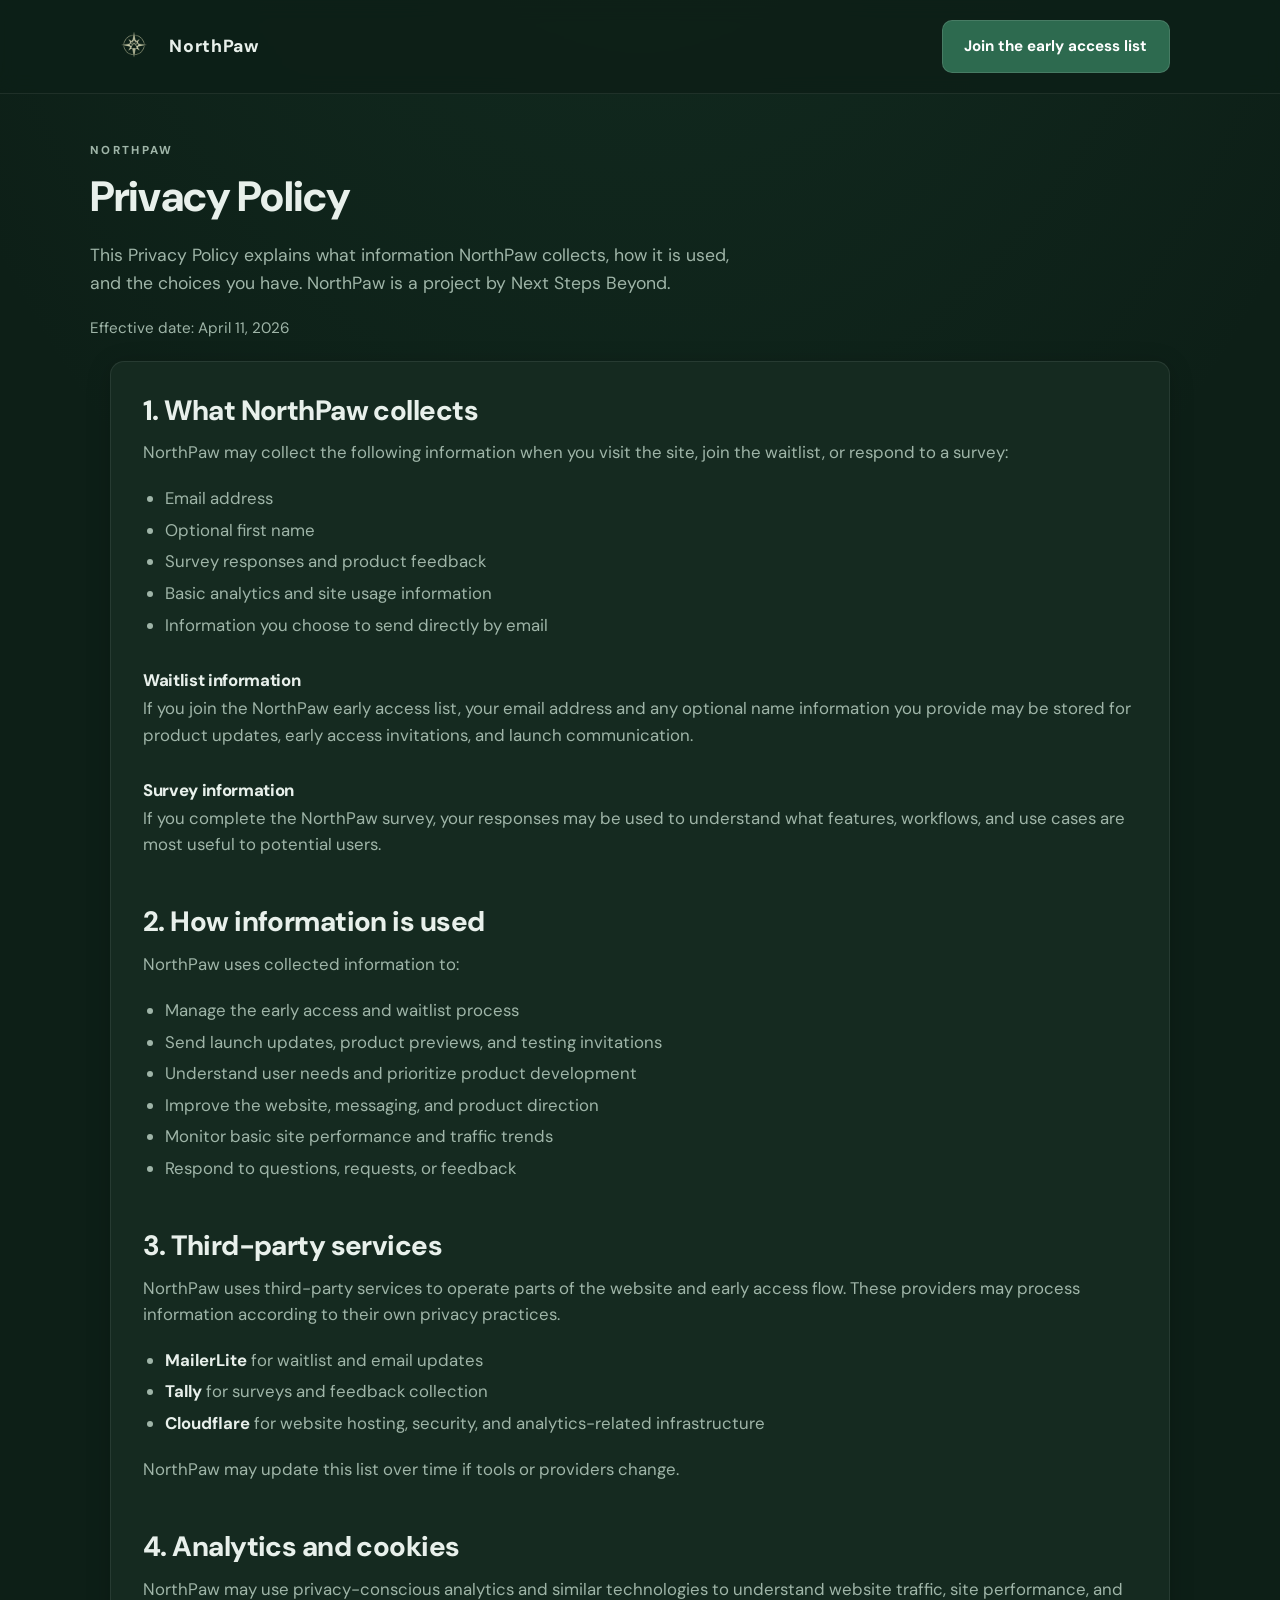
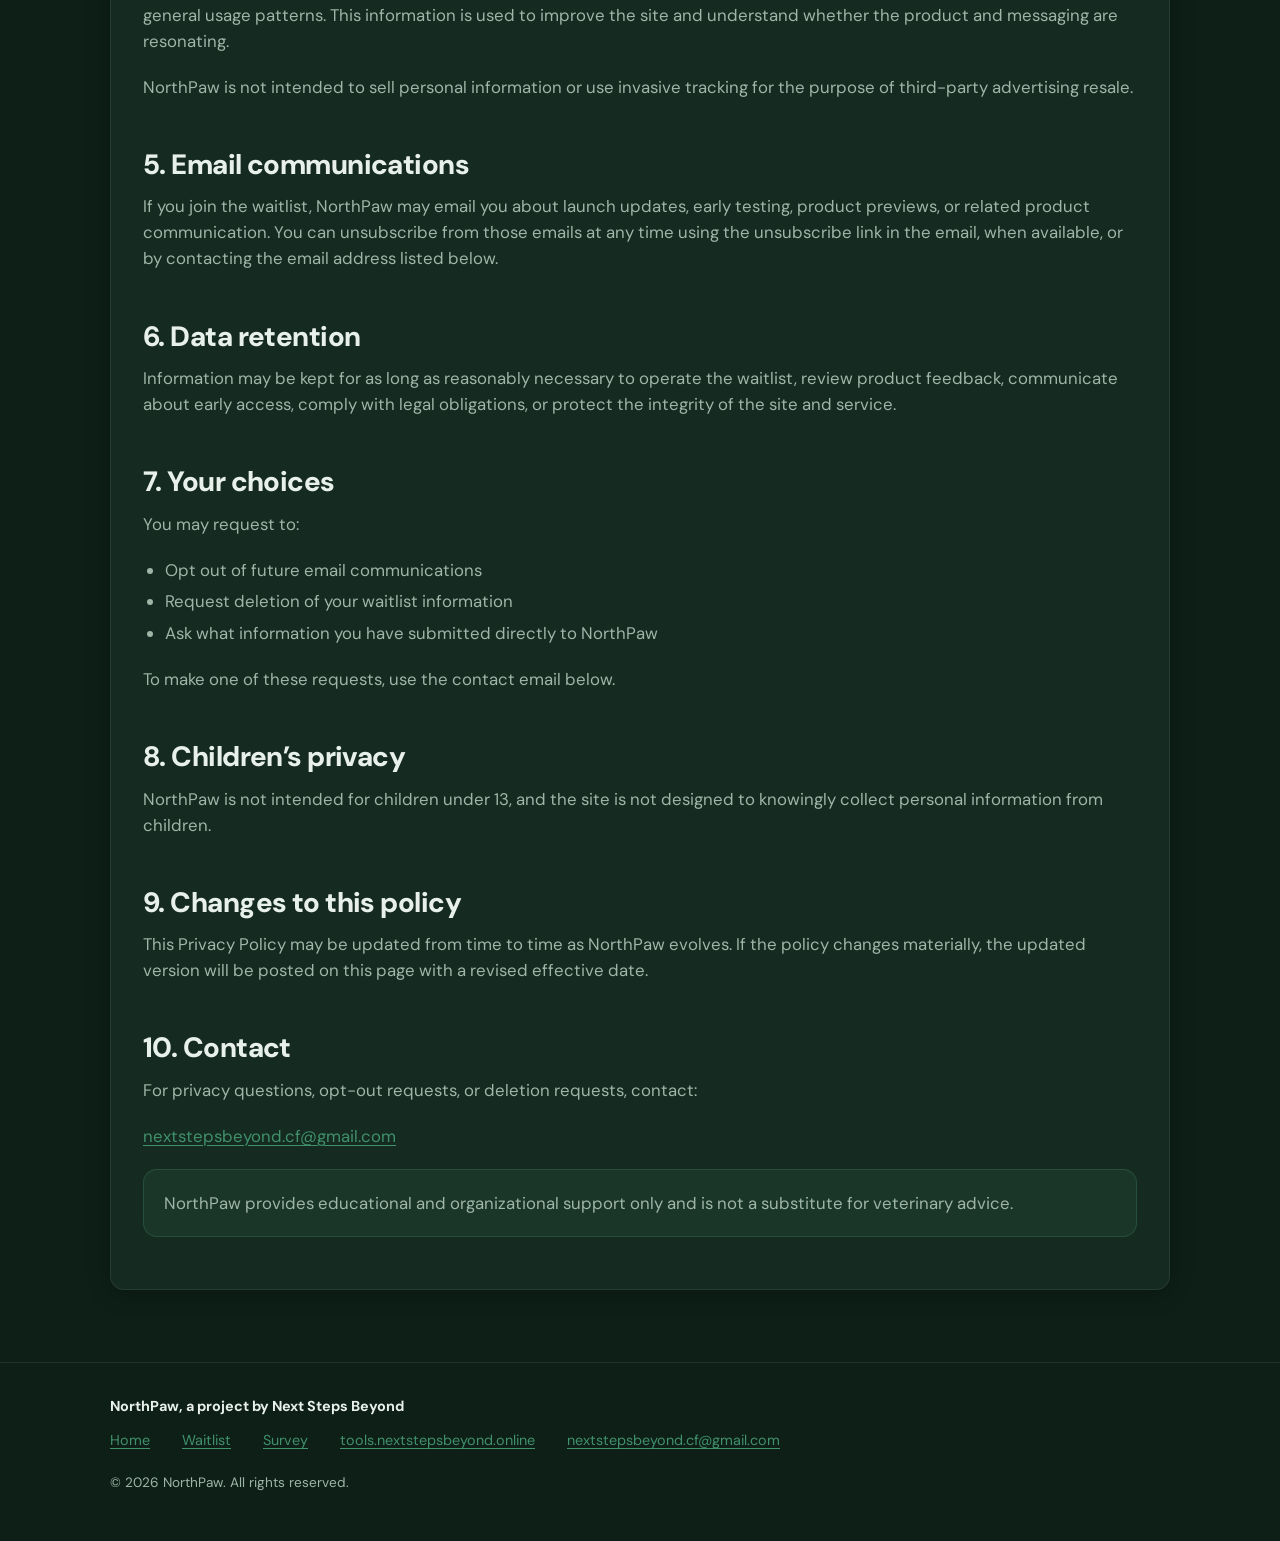
==== privacy/index.html @ 59681b06 "adding privacy" ====
<!DOCTYPE html>
<html lang="en">
<head>
  <meta charset="UTF-8" />
  <meta name="viewport" content="width=device-width, initial-scale=1" />
  <title>Privacy Policy | NorthPaw</title>
  <meta
    name="description"
    content="Privacy Policy for NorthPaw, a project by Next Steps Beyond."
  />
  <meta name="robots" content="index,follow" />
  <meta name="theme-color" content="#0d1f17" />
  <link rel="canonical" href="https://northpaw.nextstepsbeyond.online/privacy/" />

  <link rel="icon" href="../favicon.ico?v=4" sizes="any" />
  <link rel="icon" type="image/png" sizes="48x48" href="../assets/favicon-48.png?v=4" />
  <link rel="icon" type="image/png" sizes="32x32" href="../assets/favicon.png?v=4" />

  <link rel="preconnect" href="https://fonts.googleapis.com" />
  <link rel="preconnect" href="https://fonts.gstatic.com" crossorigin />
  <link href="https://fonts.googleapis.com/css2?family=DM+Sans:ital,opsz,wght@0,9..40,400;0,9..40,600;0,9..40,700;0,9..40,800;1,9..40,400&display=swap" rel="stylesheet" />
  <link rel="stylesheet" href="../styles.css" />
  <script src="../script.js" defer></script>
</head>
<body>
  <!-- ========== HEADER ========== -->
  <header class="site-header">
    <div class="container site-header-inner">
      <a class="logo" href="../index.html" aria-label="NorthPaw home">
        <img
          class="logo-mark"
          src="../assets/brand/northpaw-mark-header.png"
          width="128"
          height="128"
          alt=""
          decoding="async" />
        <span class="logo-text">NorthPaw</span>
      </a>
      <nav class="header-ctas" aria-label="Primary actions">
        <a class="btn btn-primary btn-header" href="../index.html#early-access">Join the early access list</a>
      </nav>
    </div>
  </header>

  <main>
    <!-- ========== HERO ========== -->
    <div class="container privacy-hero">
      <p class="eyebrow">NorthPaw</p>
      <h1>Privacy Policy</h1>
      <p class="lead">
        This Privacy Policy explains what information NorthPaw collects, how it is used, and the choices you have.
        NorthPaw is a project by Next Steps Beyond.
      </p>
      <p class="privacy-meta">Effective date: April 11, 2026</p>
    </div>

    <!-- ========== POLICY BODY ========== -->
    <div class="container privacy-stack">
      <article class="card privacy-card">
        <h2>1. What NorthPaw collects</h2>
        <p>
          NorthPaw may collect the following information when you visit the site, join the waitlist, or respond to a survey:
        </p>
        <ul>
          <li>Email address</li>
          <li>Optional first name</li>
          <li>Survey responses and product feedback</li>
          <li>Basic analytics and site usage information</li>
          <li>Information you choose to send directly by email</li>
        </ul>

        <h3>Waitlist information</h3>
        <p>
          If you join the NorthPaw early access list, your email address and any optional name information you provide
          may be stored for product updates, early access invitations, and launch communication.
        </p>

        <h3>Survey information</h3>
        <p>
          If you complete the NorthPaw survey, your responses may be used to understand what features, workflows, and
          use cases are most useful to potential users.
        </p>

        <h2>2. How information is used</h2>
        <p>NorthPaw uses collected information to:</p>
        <ul>
          <li>Manage the early access and waitlist process</li>
          <li>Send launch updates, product previews, and testing invitations</li>
          <li>Understand user needs and prioritize product development</li>
          <li>Improve the website, messaging, and product direction</li>
          <li>Monitor basic site performance and traffic trends</li>
          <li>Respond to questions, requests, or feedback</li>
        </ul>

        <h2>3. Third-party services</h2>
        <p>
          NorthPaw uses third-party services to operate parts of the website and early access flow. These providers may
          process information according to their own privacy practices.
        </p>
        <ul>
          <li><strong>MailerLite</strong> for waitlist and email updates</li>
          <li><strong>Tally</strong> for surveys and feedback collection</li>
          <li><strong>Cloudflare</strong> for website hosting, security, and analytics-related infrastructure</li>
        </ul>
        <p>NorthPaw may update this list over time if tools or providers change.</p>

        <h2>4. Analytics and cookies</h2>
        <p>
          NorthPaw may use privacy-conscious analytics and similar technologies to understand website traffic, site
          performance, and general usage patterns. This information is used to improve the site and understand whether
          the product and messaging are resonating.
        </p>
        <p>
          NorthPaw is not intended to sell personal information or use invasive tracking for the purpose of third-party
          advertising resale.
        </p>

        <h2>5. Email communications</h2>
        <p>
          If you join the waitlist, NorthPaw may email you about launch updates, early testing, product previews, or
          related product communication. You can unsubscribe from those emails at any time using the unsubscribe link in
          the email, when available, or by contacting the email address listed below.
        </p>

        <h2>6. Data retention</h2>
        <p>
          Information may be kept for as long as reasonably necessary to operate the waitlist, review product feedback,
          communicate about early access, comply with legal obligations, or protect the integrity of the site and service.
        </p>

        <h2>7. Your choices</h2>
        <p>You may request to:</p>
        <ul>
          <li>Opt out of future email communications</li>
          <li>Request deletion of your waitlist information</li>
          <li>Ask what information you have submitted directly to NorthPaw</li>
        </ul>
        <p>To make one of these requests, use the contact email below.</p>

        <h2>8. Children’s privacy</h2>
        <p>
          NorthPaw is not intended for children under 13, and the site is not designed to knowingly collect personal
          information from children.
        </p>

        <h2>9. Changes to this policy</h2>
        <p>
          This Privacy Policy may be updated from time to time as NorthPaw evolves. If the policy changes materially, the
          updated version will be posted on this page with a revised effective date.
        </p>

        <h2>10. Contact</h2>
        <p>For privacy questions, opt-out requests, or deletion requests, contact:</p>
        <p><a href="mailto:nextstepsbeyond.cf@gmail.com">nextstepsbeyond.cf@gmail.com</a></p>

        <p class="privacy-note">
          NorthPaw provides educational and organizational support only and is not a substitute for veterinary advice.
        </p>
      </article>
    </div>
  </main>

  <footer class="privacy-footer-min">
    <div class="container">
      <p class="privacy-footer-line">NorthPaw, a project by Next Steps Beyond</p>
      <div class="footer-links privacy-footer-links">
        <a href="../index.html">Home</a>
        <a href="../index.html#early-access">Waitlist</a>
        <a href="https://tally.so/r/lb7Mxp" target="_blank" rel="noopener noreferrer">Survey</a>
        <a href="https://tools.nextstepsbeyond.online" target="_blank" rel="noopener noreferrer">tools.nextstepsbeyond.online</a>
        <a href="mailto:nextstepsbeyond.cf@gmail.com">nextstepsbeyond.cf@gmail.com</a>
      </div>
      <p class="footer-copy">&copy; 2026 NorthPaw. All rights reserved.</p>
    </div>
  </footer>
</body>
</html>
---- styles.css ----
/* NorthPaw landing: mobile-first, forest / premium outdoors */

:root {
  --bg: #0d1f17;
  --bg-elevated: #12261c;
  --surface: #152a20;
  --surface-hover: #1a3226;
  --text: #e8f0eb;
  --muted: #9fb5a8;
  --accent: #2d6a4f;
  --accent-soft: #40916c;
  --border: rgba(255, 255, 255, 0.08);
  --border-strong: rgba(255, 255, 255, 0.14);
  --shadow: 0 12px 40px rgba(0, 0, 0, 0.35);
  --radius: 14px;
  --radius-sm: 10px;
  --space-xs: 0.35rem;
  --space-sm: 0.75rem;
  --space-md: 1.25rem;
  --space-lg: 2rem;
  --space-xl: 3rem;
  --space-2xl: 4.5rem;
  --font: "DM Sans", system-ui, -apple-system, sans-serif;
  --max: 1100px;
  --prose: 42rem;
}

*,
*::before,
*::after {
  box-sizing: border-box;
}

html {
  scroll-behavior: smooth;
}

body {
  margin: 0;
  font-family: var(--font);
  font-size: 1.05rem;
  line-height: 1.55;
  color: var(--text);
  background: var(--bg);
  background-image: radial-gradient(ellipse 120% 80% at 50% -20%, rgba(45, 106, 79, 0.22), transparent 55%);
  -webkit-font-smoothing: antialiased;
}

img {
  max-width: 100%;
  height: auto;
  display: block;
}

a {
  color: var(--accent-soft);
  text-decoration-thickness: 1px;
  text-underline-offset: 3px;
}

a:hover {
  color: var(--text);
}

.container {
  width: 100%;
  max-width: var(--max);
  margin: 0 auto;
  padding: 0 var(--space-md);
}

.sr-only {
  position: absolute;
  width: 1px;
  height: 1px;
  padding: 0;
  margin: -1px;
  overflow: hidden;
  clip: rect(0, 0, 0, 0);
  white-space: nowrap;
  border: 0;
}

/* ----- header ----- */
.site-header {
  padding: var(--space-md) 0;
  border-bottom: 1px solid var(--border);
  position: sticky;
  top: 0;
  z-index: 20;
  background: rgba(13, 31, 23, 0.88);
  backdrop-filter: blur(10px);
}

.site-header-inner {
  display: flex;
  align-items: center;
  justify-content: flex-start;
  gap: var(--space-md);
  min-width: 0;
}

.logo {
  display: inline-flex;
  flex-direction: row;
  flex-wrap: nowrap;
  align-items: center;
  gap: 0.65rem;
  min-width: 0;
  font-weight: 800;
  letter-spacing: 0.04em;
  font-size: 1.05rem;
  color: var(--text);
  text-decoration: none;
  white-space: nowrap;
}

@media (min-width: 640px) {
  .logo {
    font-size: 1.1rem;
    gap: 0.7rem;
  }
}

.logo-mark {
  width: 2.75rem;
  height: 2.75rem;
  object-fit: contain;
  flex-shrink: 0;
}

@media (min-width: 640px) {
  .logo-mark {
    width: 3rem;
    height: 3rem;
  }
}

.logo-text {
  line-height: 1;
}

.logo:hover {
  color: var(--accent-soft);
}

.logo:hover .logo-mark {
  opacity: 0.92;
}

.header-ctas {
  display: flex;
  flex-wrap: wrap;
  align-items: center;
  justify-content: flex-end;
  gap: var(--space-sm);
  margin-left: auto;
  flex-shrink: 0;
}

.btn-header {
  padding: 0.65rem 1rem;
  font-size: 0.82rem;
}

@media (max-width: 520px) {
  .site-header-inner {
    flex-wrap: wrap;
    justify-content: space-between;
    row-gap: var(--space-sm);
  }

  .header-ctas {
    width: 100%;
    margin-left: 0;
    justify-content: flex-end;
  }

  .btn-header {
    flex: 0 1 auto;
    min-width: 0;
    text-align: center;
    font-size: 0.78rem;
    padding: 0.6rem 0.65rem;
  }
}

/* ----- typography ----- */
.eyebrow {
  font-size: 0.72rem;
  font-weight: 800;
  letter-spacing: 0.2em;
  text-transform: uppercase;
  color: var(--muted);
  margin: 0 0 var(--space-sm);
}

h1,
h2,
h3 {
  line-height: 1.2;
  font-weight: 800;
  letter-spacing: -0.02em;
}

h1 {
  font-size: clamp(1.85rem, 5vw, 2.65rem);
  margin: 0 0 var(--space-md);
}

h2 {
  font-size: clamp(1.35rem, 3.5vw, 1.75rem);
  margin: 0 0 var(--space-md);
  max-width: var(--prose);
}

h3 {
  font-size: 1.05rem;
  margin: 0 0 var(--space-xs);
}

p.lead {
  font-size: 1.1rem;
  color: var(--muted);
  max-width: var(--prose);
  margin: 0 0 var(--space-md);
}

p {
  max-width: var(--prose);
  margin: 0 0 var(--space-md);
  color: var(--muted);
}

.support-line {
  font-size: 0.98rem;
  color: var(--text);
  opacity: 0.92;
  margin-bottom: var(--space-lg);
  max-width: var(--prose);
}

.microcopy {
  font-size: 0.85rem;
  color: var(--muted);
  margin-top: var(--space-md);
  max-width: var(--prose);
}

.muted {
  font-weight: 400;
  color: var(--muted);
  font-size: 0.9em;
}

.section {
  padding: var(--space-xl) 0;
  border-bottom: 1px solid var(--border);
}

.section:last-of-type {
  border-bottom: none;
}

.section-intro {
  margin-bottom: var(--space-lg);
}

.section.section--compact {
  padding: var(--space-lg) 0;
}

.section--waitlist {
  background: radial-gradient(ellipse 80% 60% at 50% 0%, rgba(45, 106, 79, 0.12), transparent 55%);
}

.section--survey {
  padding-bottom: var(--space-2xl);
  background: linear-gradient(180deg, transparent, rgba(0, 0, 0, 0.12));
}

.lede-tight {
  font-size: 1.05rem;
  color: var(--muted);
  max-width: 38rem;
  margin: 0 0 var(--space-lg);
  line-height: 1.5;
}

.section-kicker {
  font-size: 0.72rem;
  font-weight: 800;
  letter-spacing: 0.18em;
  text-transform: uppercase;
  color: var(--accent-soft);
  margin: 0 0 var(--space-sm);
  opacity: 0.95;
}

/* ----- buttons ----- */
.btn {
  display: inline-flex;
  align-items: center;
  justify-content: center;
  gap: 0.5rem;
  padding: 0.85rem 1.35rem;
  font-family: inherit;
  font-size: 0.95rem;
  font-weight: 700;
  border-radius: var(--radius-sm);
  border: 1px solid transparent;
  cursor: pointer;
  text-decoration: none;
  transition: background 0.15s, border-color 0.15s, transform 0.1s;
}

.btn:active {
  transform: scale(0.98);
}

.btn-primary {
  background: var(--accent);
  color: #fff;
  border-color: rgba(255, 255, 255, 0.12);
}

.btn-primary:hover {
  background: var(--accent-soft);
  color: #fff;
}

.btn-secondary {
  background: transparent;
  color: var(--text);
  border-color: var(--border-strong);
}

.btn-secondary:hover {
  background: var(--surface);
  border-color: var(--muted);
}

.btn:focus-visible {
  outline: 2px solid var(--accent-soft);
  outline-offset: 3px;
}

.cta-row {
  display: flex;
  flex-direction: column;
  gap: var(--space-sm);
  margin-top: var(--space-md);
}

@media (min-width: 520px) {
  .cta-row {
    flex-direction: row;
    flex-wrap: wrap;
    align-items: center;
  }
}

.btn-block {
  width: 100%;
  margin-top: var(--space-sm);
}

/* ----- hero ----- */
.hero {
  padding: var(--space-xl) 0 var(--space-2xl);
}

.hero-grid {
  display: grid;
  gap: var(--space-xl);
  /* Top-align copy and mock so the phone does not sit mid-column next to a tall text block */
  align-items: start;
}

@media (min-width: 900px) {
  .hero-grid {
    grid-template-columns: minmax(0, 1fr) minmax(280px, 400px);
    gap: var(--space-2xl);
    align-items: start;
  }
}

.hero-mock-wrap {
  display: flex;
  flex-direction: column;
  align-items: center;
  gap: var(--space-sm);
}

.hero-mock-label {
  font-size: 0.75rem;
  color: var(--muted);
  text-align: center;
  max-width: 16rem;
}

/* Device frame: screenshot keeps its real aspect ratio (no forced crop like object-fit: cover). */
.hero-mock {
  width: fit-content;
  max-width: min(300px, 100%);
  margin-inline: auto;
  padding: 10px;
  border-radius: 32px;
  border: 1px solid var(--border-strong);
  background: linear-gradient(165deg, #1a2e24, #0a1410);
  box-shadow: var(--shadow);
  display: flex;
  align-items: center;
  justify-content: center;
  line-height: 0;
}

.hero-mock img,
.hero-mock svg {
  display: block;
  max-width: min(280px, 100%);
  width: auto;
  height: auto;
  max-height: min(72vh, 640px);
  object-fit: contain;
  border-radius: 22px;
}

/* phone frame inner (optional CSS layer) */
.hero-mock-inner {
  width: 88%;
  height: 92%;
  border-radius: 20px;
  background: linear-gradient(165deg, rgba(255, 255, 255, 0.06), rgba(0, 0, 0, 0.2));
  border: 1px solid var(--border);
}

/* ----- cards ----- */
.card-grid {
  display: grid;
  gap: var(--space-md);
}

@media (min-width: 640px) {
  .card-grid {
    grid-template-columns: repeat(3, 1fr);
  }
}

.card-grid--tight {
  gap: var(--space-sm);
}

@media (min-width: 640px) {
  .card-grid--tight {
    gap: var(--space-md);
  }
}

.card {
  background: var(--surface);
  border: 1px solid var(--border);
  border-radius: var(--radius);
  padding: var(--space-lg);
  box-shadow: 0 4px 24px rgba(0, 0, 0, 0.2);
}

.card h3 {
  color: var(--text);
}

.card p {
  margin: 0;
  font-size: 0.95rem;
}

.card--benefit {
  padding: var(--space-md) var(--space-lg);
}

.card--benefit p {
  font-size: 0.92rem;
}

.insight-grid {
  display: grid;
  gap: var(--space-md);
}

@media (min-width: 720px) {
  .insight-grid {
    grid-template-columns: repeat(3, 1fr);
    align-items: stretch;
  }
}

.insight-card {
  background: var(--surface);
  border: 1px solid var(--border);
  border-radius: var(--radius);
  padding: var(--space-md) var(--space-lg);
  box-shadow: 0 2px 16px rgba(0, 0, 0, 0.14);
}

.insight-card h3 {
  color: var(--text);
  font-size: 1rem;
}

.insight-card p {
  margin: 0;
  font-size: 0.9rem;
  color: var(--muted);
}

/* ----- preview blocks ----- */
.preview-grid {
  display: grid;
  gap: var(--space-lg);
}

@media (min-width: 768px) {
  .preview-grid {
    grid-template-columns: repeat(3, 1fr);
  }
}

.preview-block {
  background: var(--surface);
  border: 1px solid var(--border);
  border-radius: var(--radius);
  overflow: hidden;
  box-shadow: 0 4px 20px rgba(0, 0, 0, 0.18);
}

.preview-shot {
  aspect-ratio: 4 / 3;
  background: linear-gradient(145deg, var(--bg-elevated), #0a1510);
  border-bottom: 1px solid var(--border);
  display: flex;
  align-items: center;
  justify-content: center;
  color: var(--muted);
  font-size: 0.8rem;
  text-align: center;
  padding: var(--space-md);
  overflow: hidden;
}

.preview-shot:has(img) {
  padding: 0;
}

.preview-shot img {
  width: 100%;
  height: 100%;
  object-fit: cover;
  object-position: top center;
  display: block;
}

.preview-body {
  padding: var(--space-md);
}

.preview-body h3 {
  color: var(--text);
}

.preview-body p {
  margin: 0;
  font-size: 0.92rem;
}

.caption {
  font-size: 0.85rem;
  color: var(--muted);
  margin-top: var(--space-lg);
  font-style: italic;
}

/* ----- bullets ----- */
.bullet-list {
  list-style: none;
  padding: 0;
  margin: 0 0 var(--space-md);
  max-width: var(--prose);
}

.bullet-list li {
  position: relative;
  padding-left: 1.35rem;
  margin-bottom: var(--space-sm);
  color: var(--muted);
}

.bullet-list li::before {
  content: "";
  position: absolute;
  left: 0;
  top: 0.55em;
  width: 6px;
  height: 6px;
  border-radius: 50%;
  background: var(--accent-soft);
}

.bullet-list--tight li {
  margin-bottom: var(--space-xs);
}

.note--closing {
  margin-top: var(--space-md);
  margin-bottom: 0;
  font-size: 1rem;
  color: var(--text);
  opacity: 0.92;
}

.note {
  font-size: 0.92rem;
  color: var(--muted);
  max-width: var(--prose);
}

/* ----- comparison ----- */
.compare-grid {
  display: grid;
  gap: var(--space-md);
}

@media (min-width: 768px) {
  .compare-grid {
    grid-template-columns: repeat(3, 1fr);
  }
}

.compare-card {
  background: var(--surface);
  border: 1px solid var(--border);
  border-radius: var(--radius);
  padding: var(--space-lg);
}

.compare-card h3 {
  color: var(--text);
  font-size: 1rem;
}

.compare-card p {
  margin: 0;
  font-size: 0.92rem;
}

.compare-card.is-highlight {
  border-color: rgba(64, 145, 108, 0.45);
  box-shadow: 0 0 0 1px rgba(64, 145, 108, 0.12);
}

.wedge-line {
  font-weight: 800;
  color: var(--text);
  margin-top: var(--space-lg);
  font-size: 0.95rem;
}

/* ----- forms ----- */
.form-section {
  scroll-margin-top: 5rem;
}

.form-card {
  background: var(--surface);
  border: 1px solid var(--border);
  border-radius: var(--radius);
  padding: var(--space-lg);
  max-width: 32rem;
  box-shadow: var(--shadow);
}

.form-card--primary {
  max-width: 26rem;
  margin: 0 auto;
  border-color: rgba(64, 145, 108, 0.25);
  box-shadow: 0 8px 36px rgba(0, 0, 0, 0.35), 0 0 0 1px rgba(64, 145, 108, 0.08);
}

.form-card--survey {
  max-width: 38rem;
  margin: 0 auto;
  padding: var(--space-md) var(--space-lg);
  background: rgba(18, 38, 28, 0.65);
  border-color: rgba(255, 255, 255, 0.06);
  box-shadow: 0 4px 20px rgba(0, 0, 0, 0.18);
}

.form-card h2 {
  max-width: none;
}

.survey-title {
  font-size: clamp(1.2rem, 3vw, 1.5rem);
  font-weight: 800;
  margin: 0 0 var(--space-sm);
  max-width: 36rem;
}

.survey-lede {
  font-size: 0.95rem;
  color: var(--muted);
  margin: 0 0 var(--space-lg);
  max-width: 34rem;
  line-height: 1.5;
}

.survey-group {
  border: 0;
  margin: 0 0 var(--space-lg);
  padding: 0;
  min-width: 0;
}

.form-card--survey .survey-group:first-of-type {
  margin-top: 0;
}

.survey-group legend,
.survey-group .fieldset-label.legend-style {
  margin-top: 0;
}

.legend-style {
  margin-bottom: var(--space-sm);
}

.field {
  margin-bottom: var(--space-md);
}

.field:last-of-type {
  margin-bottom: var(--space-lg);
}

.form-card .field input,
.form-card .field textarea {
  margin-bottom: 0;
}

.req {
  color: var(--accent-soft);
  font-weight: 700;
}

.form-foot {
  font-size: 0.85rem;
  color: var(--muted);
  text-align: center;
  margin: var(--space-md) 0 0;
}

label {
  display: block;
  font-size: 0.85rem;
  font-weight: 600;
  color: var(--text);
  margin-bottom: var(--space-xs);
}

input[type="text"],
input[type="email"],
textarea {
  width: 100%;
  padding: 0.65rem 0.85rem;
  font: inherit;
  font-size: 1rem;
  color: var(--text);
  background: var(--bg-elevated);
  border: 1px solid var(--border-strong);
  border-radius: var(--radius-sm);
  margin-bottom: var(--space-md);
}

.form-card--survey input[type="email"],
.form-card--survey textarea {
  margin-bottom: 0;
  background: rgba(13, 31, 23, 0.55);
  border-color: rgba(255, 255, 255, 0.08);
}

.form-card--survey textarea {
  min-height: 4.5rem;
}

.form-card--survey .option {
  font-size: 0.9rem;
}

.survey-tally-card {
  text-align: center;
}

.survey-tally-note {
  font-size: 0.9rem;
  color: var(--muted);
  margin: 0 0 var(--space-md);
  line-height: 1.45;
}


input:focus,
textarea:focus {
  outline: none;
  border-color: var(--accent-soft);
  box-shadow: 0 0 0 3px rgba(64, 145, 108, 0.2);
}

textarea {
  min-height: 6rem;
  resize: vertical;
}

.fieldset-label {
  font-weight: 700;
  color: var(--text);
  margin: 0 0 var(--space-sm);
  padding: 0;
  font-size: 0.92rem;
  line-height: 1.35;
}

legend.fieldset-label {
  display: block;
  width: 100%;
  max-width: 100%;
}

.option {
  display: flex;
  align-items: flex-start;
  gap: 0.5rem;
  margin-bottom: var(--space-sm);
  color: var(--muted);
  font-size: 0.95rem;
  cursor: pointer;
}

.option input {
  margin-top: 0.25rem;
  accent-color: var(--accent);
}

.form-msg {
  font-size: 0.85rem;
  margin-top: var(--space-sm);
  padding: var(--space-sm);
  border-radius: var(--radius-sm);
  display: none;
}

.form-msg.is-visible {
  display: block;
}

.form-msg.success {
  background: rgba(64, 145, 108, 0.15);
  color: var(--text);
  border: 1px solid rgba(64, 145, 108, 0.35);
}

.form-msg.error {
  background: rgba(180, 80, 60, 0.12);
  color: #f0c4bc;
  border: 1px solid rgba(180, 80, 60, 0.3);
}

.survey-note {
  font-size: 0.85rem;
  color: var(--muted);
  margin-top: var(--space-md);
}

/* ----- footer ----- */
.site-footer {
  padding: 0 0 var(--space-xl);
  border-top: 1px solid var(--border);
  font-size: 0.9rem;
  color: var(--muted);
}

.footer-cta-band {
  padding: var(--space-2xl) var(--space-md);
  text-align: center;
  border-bottom: 1px solid var(--border);
  background: radial-gradient(ellipse 70% 80% at 50% 0%, rgba(45, 106, 79, 0.14), transparent 60%);
}

.footer-cta-title {
  font-size: clamp(1.35rem, 4vw, 1.85rem);
  font-weight: 800;
  letter-spacing: -0.02em;
  color: var(--text);
  margin: 0 auto var(--space-md);
  max-width: 22rem;
  line-height: 1.2;
}

.footer-cta-lede {
  margin: 0 auto var(--space-lg);
  max-width: 28rem;
  font-size: 1rem;
  color: var(--muted);
  line-height: 1.5;
}

.cta-row--footer {
  justify-content: center;
  margin-top: 0;
}

.footer-meta {
  padding: var(--space-xl) var(--space-md) 0;
}

.footer-brand {
  font-weight: 800;
  color: var(--text);
  margin: 0 0 var(--space-xs);
  font-size: 1rem;
}

.footer-byline {
  margin: 0;
  font-size: 0.9rem;
}

.footer-copy {
  margin: var(--space-lg) 0 0;
  font-size: 0.85rem;
  text-align: center;
  color: var(--muted);
}

.footer-grid {
  display: grid;
  gap: var(--space-lg);
}

@media (min-width: 640px) {
  .footer-grid {
    grid-template-columns: 1fr 1fr;
  }
}

.footer-links {
  display: flex;
  flex-direction: column;
  gap: var(--space-xs);
}

.disclaimer {
  font-size: 0.78rem;
  line-height: 1.45;
  color: var(--muted);
  opacity: 0.9;
  margin-top: var(--space-lg);
  max-width: 48rem;
}

/* ----- MailerLite waitlist (#mlb2-39779360): on-brand overrides ----- */
/* Adjust colors here (or :root tokens above) if you want the embed to track site tweaks. */
.mailerlite-waitlist-wrap.form-card--primary {
  padding-bottom: var(--space-md);
}

#mlb2-39779360.ml-form-embedContainer {
  width: 100% !important;
  max-width: 100%;
  margin: 0;
  box-sizing: border-box;
  position: static;
}

#mlb2-39779360 .ml-form-embedWrapper.embedForm {
  max-width: 100% !important;
  width: 100% !important;
  background: transparent !important;
  border: none !important;
  box-shadow: none !important;
  padding: 0 !important;
  margin: 0 !important;
}

#mlb2-39779360 .ml-form-embedBody.row-form {
  padding: 0 !important;
}

/* Section heading already carries the pitch; hide MailerLite header to reduce noise */
#mlb2-39779360 .ml-form-embedContent {
  display: none;
}

#mlb2-39779360 .ml-form-formContent {
  margin: 0 !important;
}

#mlb2-39779360 .ml-form-fieldRow {
  margin: 0 0 var(--space-md) 0 !important;
  width: 100% !important;
  float: none !important;
}

#mlb2-39779360 .ml-form-fieldRow.ml-last-item {
  margin-bottom: 0 !important;
}

#mlb2-39779360 .ml-label {
  font-family: var(--font) !important;
  font-size: 0.85rem !important;
  font-weight: 600 !important;
  color: var(--text) !important;
  margin-bottom: var(--space-xs) !important;
}

#mlb2-39779360 .form-control {
  font-family: var(--font) !important;
  font-size: 1rem !important;
  line-height: 1.4 !important;
  color: var(--text) !important;
  background: var(--bg-elevated) !important;
  border: 1px solid var(--border-strong) !important;
  border-radius: var(--radius-sm) !important;
  padding: 0.65rem 0.85rem !important;
  width: 100% !important;
  margin: 0 !important;
  box-sizing: border-box !important;
}

#mlb2-39779360 .form-control:focus {
  outline: none !important;
  border-color: var(--accent-soft) !important;
  box-shadow: 0 0 0 3px rgba(64, 145, 108, 0.2) !important;
}

#mlb2-39779360 .form-control::placeholder {
  color: var(--muted) !important;
  opacity: 1;
}

#mlb2-39779360 .ml-form-embedSubmit {
  margin: var(--space-md) 0 0 0 !important;
  float: none !important;
  width: 100% !important;
}

#mlb2-39779360 .ml-form-embedSubmit button.primary {
  font-family: var(--font) !important;
  font-size: 0.95rem !important;
  font-weight: 700 !important;
  line-height: 1.35 !important;
  width: 100% !important;
  padding: 0.85rem 1.35rem !important;
  background: var(--accent) !important;
  color: #fff !important;
  border: 1px solid rgba(255, 255, 255, 0.12) !important;
  border-radius: var(--radius-sm) !important;
  cursor: pointer !important;
  box-shadow: none !important;
}

#mlb2-39779360 .ml-form-embedSubmit button.primary:hover {
  background: var(--accent-soft) !important;
}

#mlb2-39779360 .ml-form-successBody .ml-form-successContent {
  padding: var(--space-sm) 0 0 !important;
  text-align: center;
}

#mlb2-39779360 .ml-form-successBody h4 {
  font-family: var(--font) !important;
  color: var(--text) !important;
  font-size: 1.35rem !important;
  font-weight: 800 !important;
  margin: 0 0 var(--space-sm) !important;
}

#mlb2-39779360 .ml-form-successBody p {
  font-family: var(--font) !important;
  color: var(--muted) !important;
  margin: 0 !important;
  font-size: 0.95rem !important;
}

#mlb2-39779360 .ml-form-successBody p.ml-success-hint {
  margin-top: var(--space-sm) !important;
  font-size: 0.88rem !important;
  line-height: 1.45 !important;
  opacity: 0.95;
}

.ml-form-embedSubmitLoad {
  display: inline-block;
  width: 20px;
  height: 20px;
}

.ml-form-embedSubmitLoad::after {
  content: " ";
  display: block;
  width: 11px;
  height: 11px;
  margin: 1px;
  border-radius: 50%;
  border: 4px solid #fff;
  border-color: #ffffff #ffffff #ffffff transparent;
  animation: ml-form-embedSubmitLoad 1.2s linear infinite;
}

@keyframes ml-form-embedSubmitLoad {
  0% {
    transform: rotate(0deg);
  }
  100% {
    transform: rotate(360deg);
  }
}

#mlb2-39779360 .ml-error input {
  border-color: #c96b5a !important;
}

/* ----- privacy / legal subpages (privacy/index.html) ----- */
.privacy-hero {
  padding: var(--space-xl) 0 var(--space-md);
}

.privacy-meta {
  font-size: 0.95rem;
  color: var(--muted);
  margin: 0;
  max-width: var(--prose);
}

.privacy-stack {
  padding-bottom: var(--space-2xl);
}

.privacy-card h2 {
  margin: var(--space-xl) 0 var(--space-sm);
  max-width: none;
  color: var(--text);
}

.privacy-card h2:first-of-type {
  margin-top: 0;
}

.privacy-card h3 {
  margin: var(--space-lg) 0 var(--space-xs);
  color: var(--text);
}

.privacy-card p {
  margin: 0 0 var(--space-md);
  max-width: none;
  font-size: 1.05rem;
  line-height: 1.55;
  color: var(--muted);
}

.privacy-card ul {
  margin: 0 0 var(--space-md);
  padding-left: 1.35rem;
  color: var(--muted);
  max-width: none;
  font-size: 1.05rem;
  line-height: 1.55;
}

.privacy-card li + li {
  margin-top: var(--space-xs);
}

.privacy-card strong {
  color: var(--text);
  font-weight: 700;
}

.privacy-note {
  margin-top: var(--space-lg);
  margin-bottom: 0;
  padding: var(--space-md);
  border-radius: var(--radius);
  background: rgba(64, 145, 108, 0.12);
  border: 1px solid rgba(64, 145, 108, 0.28);
  color: var(--text);
  font-size: 0.98rem;
  line-height: 1.5;
}

.privacy-footer-min {
  padding: var(--space-lg) 0 var(--space-xl);
  border-top: 1px solid var(--border);
  font-size: 0.9rem;
  color: var(--muted);
}

.privacy-footer-line {
  margin: 0 0 var(--space-sm);
  color: var(--text);
  font-weight: 700;
}

.privacy-footer-links {
  flex-direction: row;
  flex-wrap: wrap;
  gap: var(--space-sm) var(--space-lg);
  margin-bottom: var(--space-md);
}

.privacy-footer-min .footer-copy {
  margin-top: var(--space-md);
  text-align: left;
}
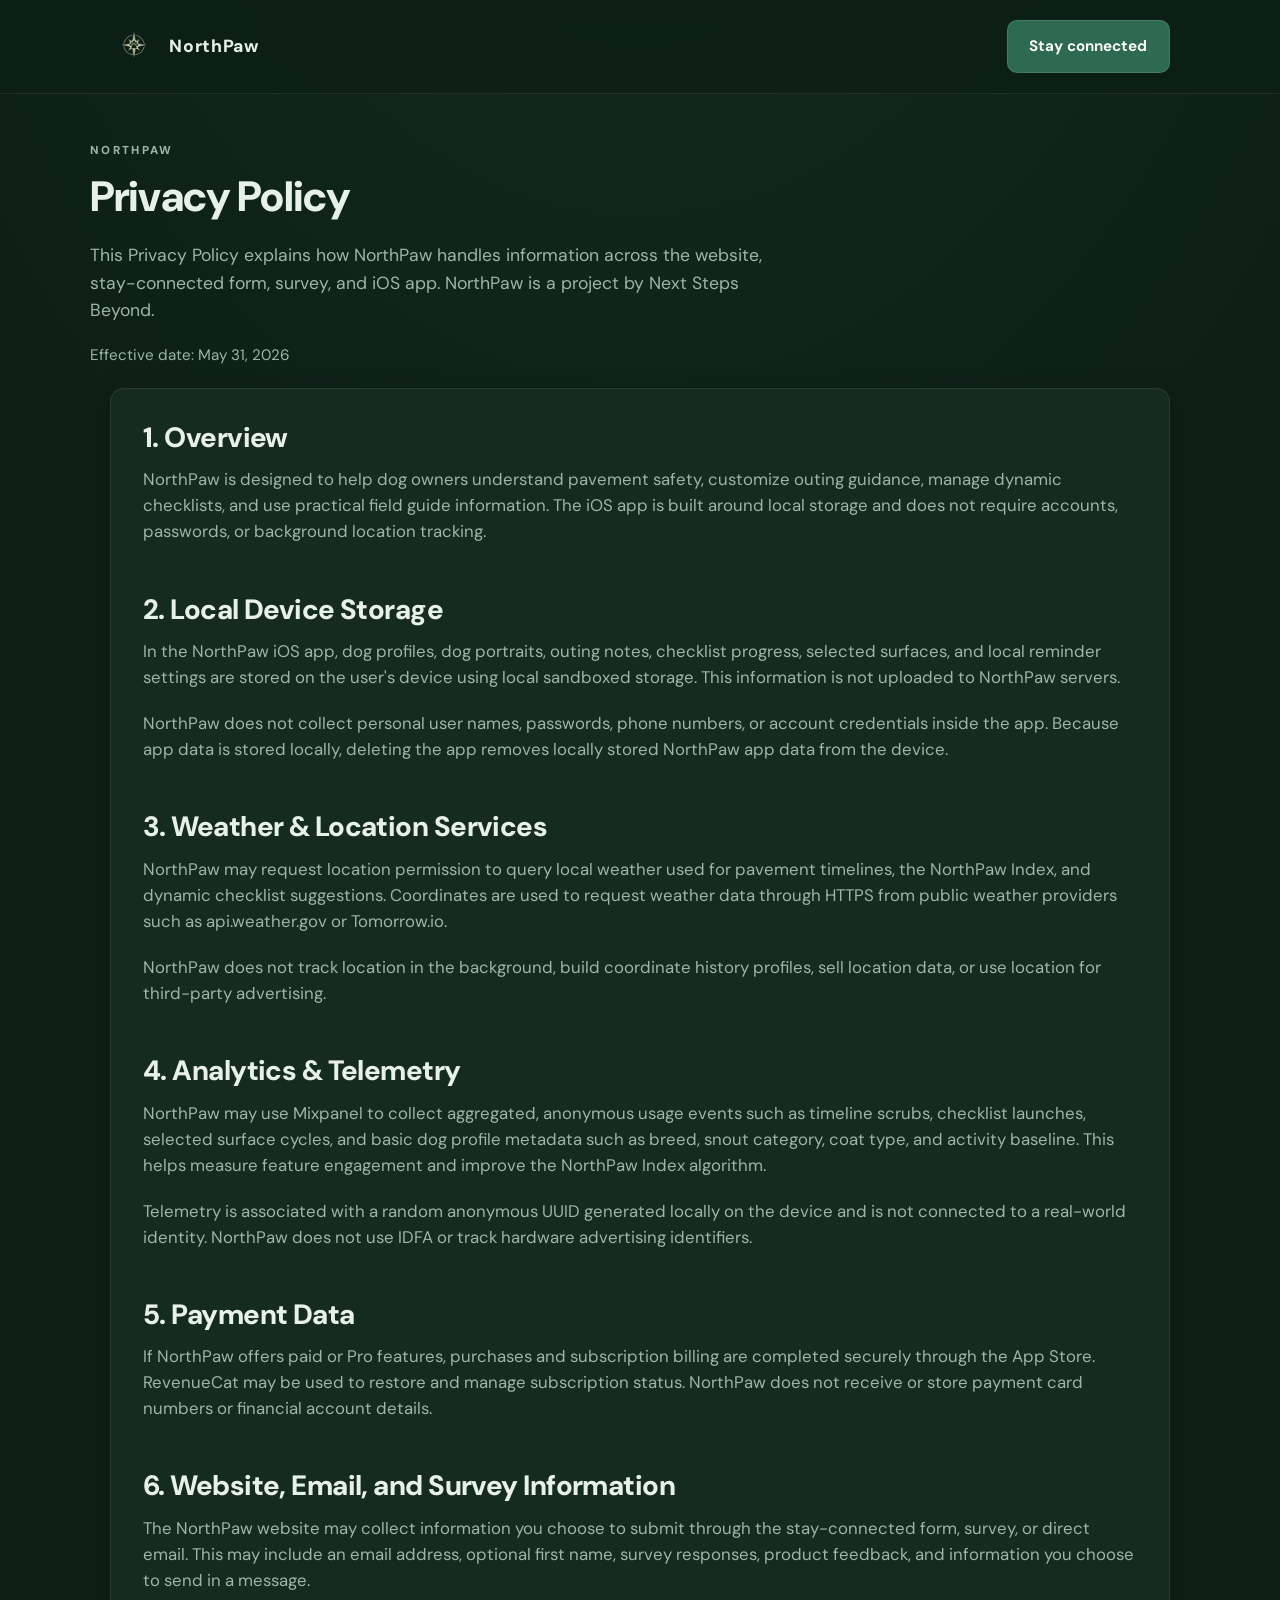
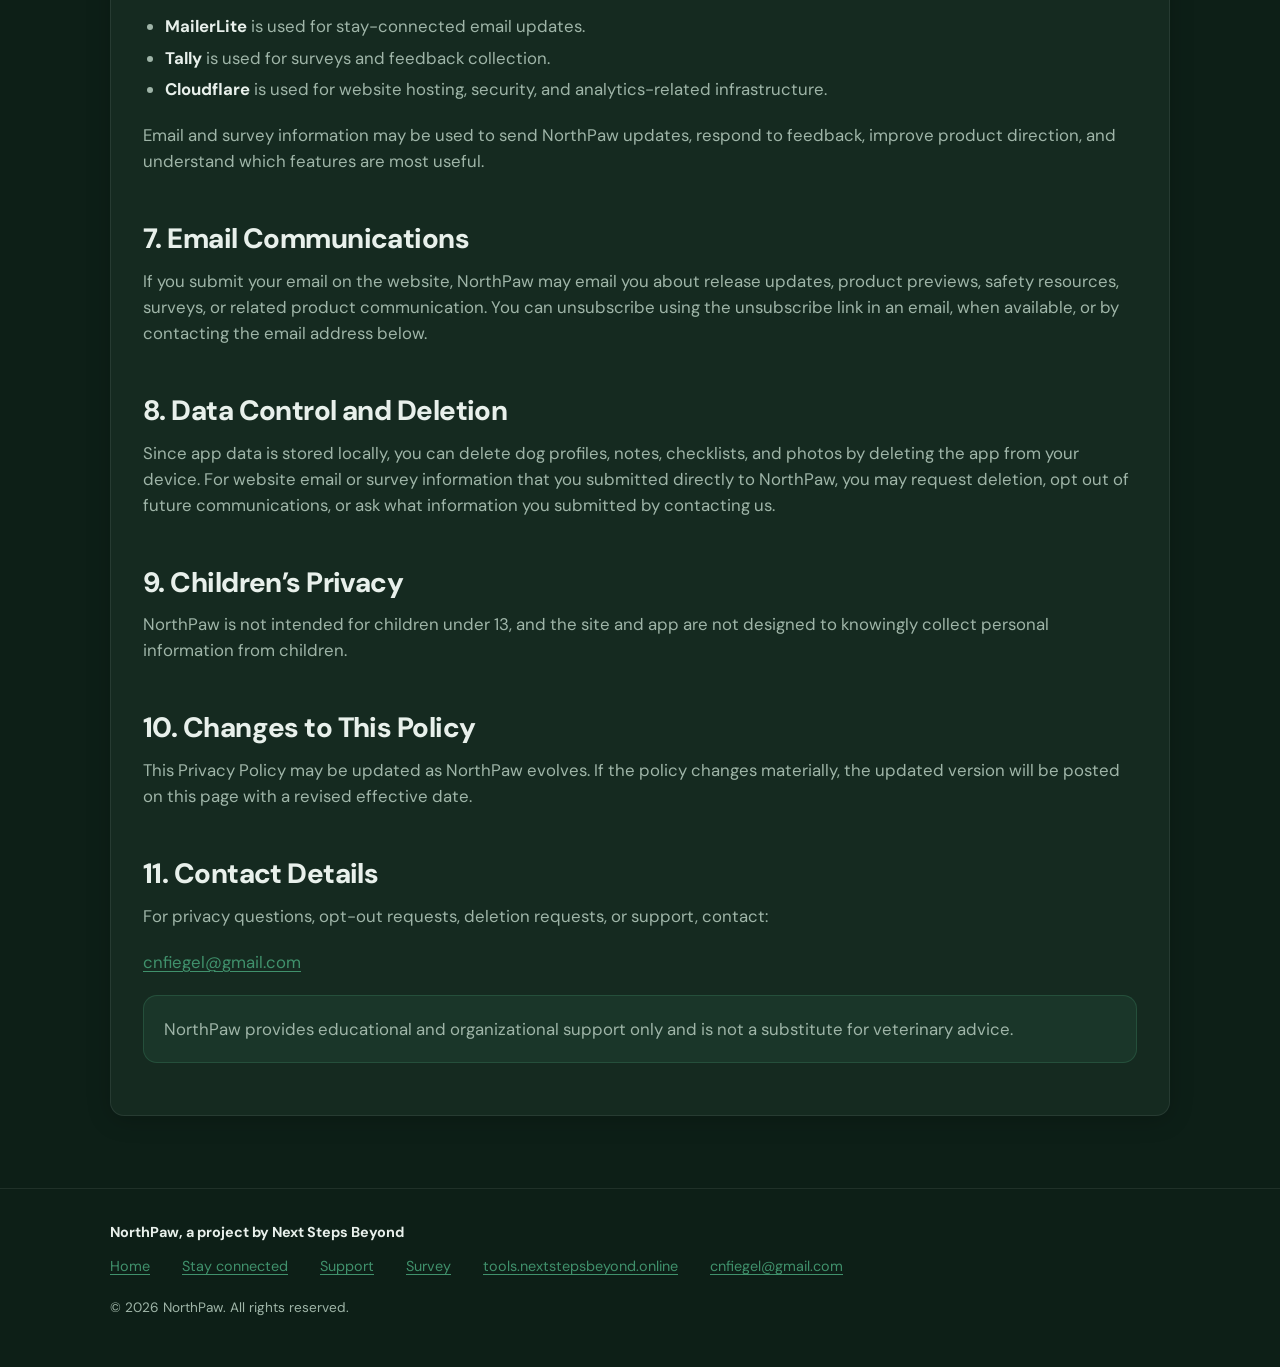
==== commit 802a383d: "updating for release" ====
--- a/privacy/index.html
+++ b/privacy/index.html
@@ -6,7 +6,7 @@
   <title>Privacy Policy | NorthPaw</title>
   <meta
     name="description"
-    content="Privacy Policy for NorthPaw, a project by Next Steps Beyond."
+    content="Privacy Policy for the NorthPaw website and iOS app, a project by Next Steps Beyond."
   />
   <meta name="robots" content="index,follow" />
   <meta name="theme-color" content="#0d1f17" />
@@ -37,7 +37,7 @@
         <span class="logo-text">NorthPaw</span>
       </a>
       <nav class="header-ctas" aria-label="Primary actions">
-        <a class="btn btn-primary btn-header" href="../index.html#early-access">Join the early access list</a>
+        <a class="btn btn-primary btn-header" href="../index.html#early-access">Stay connected</a>
       </nav>
     </div>
   </header>
@@ -48,110 +48,107 @@
       <p class="eyebrow">NorthPaw</p>
       <h1>Privacy Policy</h1>
       <p class="lead">
-        This Privacy Policy explains what information NorthPaw collects, how it is used, and the choices you have.
-        NorthPaw is a project by Next Steps Beyond.
+        This Privacy Policy explains how NorthPaw handles information across the website, stay-connected form, survey,
+        and iOS app. NorthPaw is a project by Next Steps Beyond.
       </p>
-      <p class="privacy-meta">Effective date: April 11, 2026</p>
+      <p class="privacy-meta">Effective date: May 31, 2026</p>
     </div>
 
     <!-- ========== POLICY BODY ========== -->
     <div class="container privacy-stack">
       <article class="card privacy-card">
-        <h2>1. What NorthPaw collects</h2>
+        <h2>1. Overview</h2>
         <p>
-          NorthPaw may collect the following information when you visit the site, join the waitlist, or respond to a survey:
+          NorthPaw is designed to help dog owners understand pavement safety, customize outing guidance, manage dynamic
+          checklists, and use practical field guide information. The iOS app is built around local storage and does not
+          require accounts, passwords, or background location tracking.
+        </p>
+
+        <h2>2. Local Device Storage</h2>
+        <p>
+          In the NorthPaw iOS app, dog profiles, dog portraits, outing notes, checklist progress, selected surfaces, and
+          local reminder settings are stored on the user's device using local sandboxed storage. This information is not
+          uploaded to NorthPaw servers.
+        </p>
+        <p>
+          NorthPaw does not collect personal user names, passwords, phone numbers, or account credentials inside the app.
+          Because app data is stored locally, deleting the app removes locally stored NorthPaw app data from the device.
+        </p>
+
+        <h2>3. Weather &amp; Location Services</h2>
+        <p>
+          NorthPaw may request location permission to query local weather used for pavement timelines, the NorthPaw Index,
+          and dynamic checklist suggestions. Coordinates are used to request weather data through HTTPS from public
+          weather providers such as api.weather.gov or Tomorrow.io.
+        </p>
+        <p>
+          NorthPaw does not track location in the background, build coordinate history profiles, sell location data, or
+          use location for third-party advertising.
+        </p>
+
+        <h2>4. Analytics &amp; Telemetry</h2>
+        <p>
+          NorthPaw may use Mixpanel to collect aggregated, anonymous usage events such as timeline scrubs, checklist
+          launches, selected surface cycles, and basic dog profile metadata such as breed, snout category, coat type, and
+          activity baseline. This helps measure feature engagement and improve the NorthPaw Index algorithm.
+        </p>
+        <p>
+          Telemetry is associated with a random anonymous UUID generated locally on the device and is not connected to a
+          real-world identity. NorthPaw does not use IDFA or track hardware advertising identifiers.
+        </p>
+
+        <h2>5. Payment Data</h2>
+        <p>
+          If NorthPaw offers paid or Pro features, purchases and subscription billing are completed securely through the
+          App Store. RevenueCat may be used to restore and manage subscription status. NorthPaw does not receive or store
+          payment card numbers or financial account details.
+        </p>
+
+        <h2>6. Website, Email, and Survey Information</h2>
+        <p>
+          The NorthPaw website may collect information you choose to submit through the stay-connected form, survey, or
+          direct email. This may include an email address, optional first name, survey responses, product feedback, and
+          information you choose to send in a message.
         </p>
         <ul>
-          <li>Email address</li>
-          <li>Optional first name</li>
-          <li>Survey responses and product feedback</li>
-          <li>Basic analytics and site usage information</li>
-          <li>Information you choose to send directly by email</li>
+          <li><strong>MailerLite</strong> is used for stay-connected email updates.</li>
+          <li><strong>Tally</strong> is used for surveys and feedback collection.</li>
+          <li><strong>Cloudflare</strong> is used for website hosting, security, and analytics-related infrastructure.</li>
         </ul>
-
-        <h3>Waitlist information</h3>
         <p>
-          If you join the NorthPaw early access list, your email address and any optional name information you provide
-          may be stored for product updates, early access invitations, and launch communication.
+          Email and survey information may be used to send NorthPaw updates, respond to feedback, improve product
+          direction, and understand which features are most useful.
         </p>
 
-        <h3>Survey information</h3>
+        <h2>7. Email Communications</h2>
         <p>
-          If you complete the NorthPaw survey, your responses may be used to understand what features, workflows, and
-          use cases are most useful to potential users.
+          If you submit your email on the website, NorthPaw may email you about release updates, product previews, safety
+          resources, surveys, or related product communication. You can unsubscribe using the unsubscribe link in an email,
+          when available, or by contacting the email address below.
         </p>
 
-        <h2>2. How information is used</h2>
-        <p>NorthPaw uses collected information to:</p>
-        <ul>
-          <li>Manage the early access and waitlist process</li>
-          <li>Send launch updates, product previews, and testing invitations</li>
-          <li>Understand user needs and prioritize product development</li>
-          <li>Improve the website, messaging, and product direction</li>
-          <li>Monitor basic site performance and traffic trends</li>
-          <li>Respond to questions, requests, or feedback</li>
-        </ul>
-
-        <h2>3. Third-party services</h2>
+        <h2>8. Data Control and Deletion</h2>
         <p>
-          NorthPaw uses third-party services to operate parts of the website and early access flow. These providers may
-          process information according to their own privacy practices.
-        </p>
-        <ul>
-          <li><strong>MailerLite</strong> for waitlist and email updates</li>
-          <li><strong>Tally</strong> for surveys and feedback collection</li>
-          <li><strong>Cloudflare</strong> for website hosting, security, and analytics-related infrastructure</li>
-        </ul>
-        <p>NorthPaw may update this list over time if tools or providers change.</p>
-
-        <h2>4. Analytics and cookies</h2>
-        <p>
-          NorthPaw may use privacy-conscious analytics and similar technologies to understand website traffic, site
-          performance, and general usage patterns. This information is used to improve the site and understand whether
-          the product and messaging are resonating.
-        </p>
-        <p>
-          NorthPaw is not intended to sell personal information or use invasive tracking for the purpose of third-party
-          advertising resale.
+          Since app data is stored locally, you can delete dog profiles, notes, checklists, and photos by deleting the app
+          from your device. For website email or survey information that you submitted directly to NorthPaw, you may
+          request deletion, opt out of future communications, or ask what information you submitted by contacting us.
         </p>
 
-        <h2>5. Email communications</h2>
+        <h2>9. Children’s Privacy</h2>
         <p>
-          If you join the waitlist, NorthPaw may email you about launch updates, early testing, product previews, or
-          related product communication. You can unsubscribe from those emails at any time using the unsubscribe link in
-          the email, when available, or by contacting the email address listed below.
+          NorthPaw is not intended for children under 13, and the site and app are not designed to knowingly collect
+          personal information from children.
         </p>
 
-        <h2>6. Data retention</h2>
+        <h2>10. Changes to This Policy</h2>
         <p>
-          Information may be kept for as long as reasonably necessary to operate the waitlist, review product feedback,
-          communicate about early access, comply with legal obligations, or protect the integrity of the site and service.
+          This Privacy Policy may be updated as NorthPaw evolves. If the policy changes materially, the updated version
+          will be posted on this page with a revised effective date.
         </p>
 
-        <h2>7. Your choices</h2>
-        <p>You may request to:</p>
-        <ul>
-          <li>Opt out of future email communications</li>
-          <li>Request deletion of your waitlist information</li>
-          <li>Ask what information you have submitted directly to NorthPaw</li>
-        </ul>
-        <p>To make one of these requests, use the contact email below.</p>
-
-        <h2>8. Children’s privacy</h2>
-        <p>
-          NorthPaw is not intended for children under 13, and the site is not designed to knowingly collect personal
-          information from children.
-        </p>
-
-        <h2>9. Changes to this policy</h2>
-        <p>
-          This Privacy Policy may be updated from time to time as NorthPaw evolves. If the policy changes materially, the
-          updated version will be posted on this page with a revised effective date.
-        </p>
-
-        <h2>10. Contact</h2>
-        <p>For privacy questions, opt-out requests, or deletion requests, contact:</p>
-        <p><a href="mailto:nextstepsbeyond.cf@gmail.com">nextstepsbeyond.cf@gmail.com</a></p>
+        <h2>11. Contact Details</h2>
+        <p>For privacy questions, opt-out requests, deletion requests, or support, contact:</p>
+        <p><a href="mailto:cnfiegel@gmail.com">cnfiegel@gmail.com</a></p>
 
         <p class="privacy-note">
           NorthPaw provides educational and organizational support only and is not a substitute for veterinary advice.
@@ -165,10 +162,11 @@
       <p class="privacy-footer-line">NorthPaw, a project by Next Steps Beyond</p>
       <div class="footer-links privacy-footer-links">
         <a href="../index.html">Home</a>
-        <a href="../index.html#early-access">Waitlist</a>
+        <a href="../index.html#early-access">Stay connected</a>
+        <a href="../support/index.html">Support</a>
         <a href="https://tally.so/r/lb7Mxp" target="_blank" rel="noopener noreferrer">Survey</a>
         <a href="https://tools.nextstepsbeyond.online" target="_blank" rel="noopener noreferrer">tools.nextstepsbeyond.online</a>
-        <a href="mailto:nextstepsbeyond.cf@gmail.com">nextstepsbeyond.cf@gmail.com</a>
+        <a href="mailto:cnfiegel@gmail.com">cnfiegel@gmail.com</a>
       </div>
       <p class="footer-copy">&copy; 2026 NorthPaw. All rights reserved.</p>
     </div>
--- a/styles.css
+++ b/styles.css
@@ -240,6 +240,134 @@
   max-width: var(--prose);
 }
 
+.support-line--hero {
+  font-size: 1.08rem;
+  font-weight: 700;
+  color: var(--muted);
+  letter-spacing: -0.01em;
+  margin-top: -0.15rem;
+  margin-bottom: var(--space-md);
+}
+
+.hero-waitlist {
+  display: flex;
+  flex-wrap: wrap;
+  align-items: stretch;
+  gap: var(--space-sm);
+  margin-top: var(--space-md);
+  margin-bottom: var(--space-sm);
+  max-width: 28rem;
+}
+
+.hero-email-input {
+  flex: 1 1 12rem;
+  min-width: 0;
+  padding: 0.75rem 0.9rem;
+  font: inherit;
+  font-size: 1rem;
+  color: var(--text);
+  background: var(--bg-elevated);
+  border: 1px solid var(--border-strong);
+  border-radius: var(--radius-sm);
+}
+
+.hero-email-input:focus {
+  outline: none;
+  border-color: var(--accent-soft);
+  box-shadow: 0 0 0 3px rgba(64, 145, 108, 0.2);
+}
+
+.hero-email-input[aria-invalid="true"] {
+  border-color: #c96b5a;
+}
+
+.hero-waitlist-submit {
+  flex: 0 0 auto;
+  white-space: nowrap;
+}
+
+.hero-incentive {
+  font-size: 0.92rem;
+  line-height: 1.5;
+  color: var(--muted);
+  max-width: var(--prose);
+  margin: 0 0 var(--space-md);
+}
+
+.hero-incentive strong {
+  color: var(--text);
+  font-weight: 700;
+}
+
+.social-proof {
+  display: block;
+  font-weight: 800;
+  color: var(--text);
+  margin-bottom: var(--space-xs);
+}
+
+.hero-survey-quiet {
+  font-size: 0.88rem;
+  color: var(--muted);
+  margin: var(--space-md) 0 0;
+  max-width: var(--prose);
+}
+
+.hero-survey-quiet a {
+  font-weight: 600;
+}
+
+.hero-survey-hint {
+  display: block;
+  margin-top: var(--space-xs);
+  opacity: 0.9;
+}
+
+.header-survey-quiet {
+  font-size: 0.82rem;
+  font-weight: 600;
+  color: var(--muted);
+  text-decoration: none;
+  padding: 0.35rem 0;
+  border-bottom: 1px solid transparent;
+  align-self: center;
+}
+
+.header-survey-quiet:hover {
+  color: var(--accent-soft);
+  border-bottom-color: rgba(64, 145, 108, 0.45);
+}
+
+.cta-row--footer-stacked {
+  flex-direction: column;
+  align-items: center;
+  gap: var(--space-md);
+}
+
+.footer-survey-quiet {
+  font-size: 0.92rem;
+  font-weight: 600;
+  color: var(--muted);
+  text-decoration: none;
+}
+
+.footer-survey-quiet:hover {
+  color: var(--accent-soft);
+}
+
+.survey-link-primary {
+  display: inline-block;
+  font-size: 0.95rem;
+  font-weight: 700;
+  color: var(--accent-soft);
+  text-decoration: underline;
+  text-underline-offset: 3px;
+}
+
+.survey-link-primary:hover {
+  color: var(--text);
+}
+
 .microcopy {
   font-size: 0.85rem;
   color: var(--muted);
@@ -799,6 +927,10 @@
   text-align: center;
 }
 
+.survey-tally-card .survey-link-primary {
+  margin-top: var(--space-md);
+}
+
 .survey-tally-note {
   font-size: 0.9rem;
   color: var(--muted);
